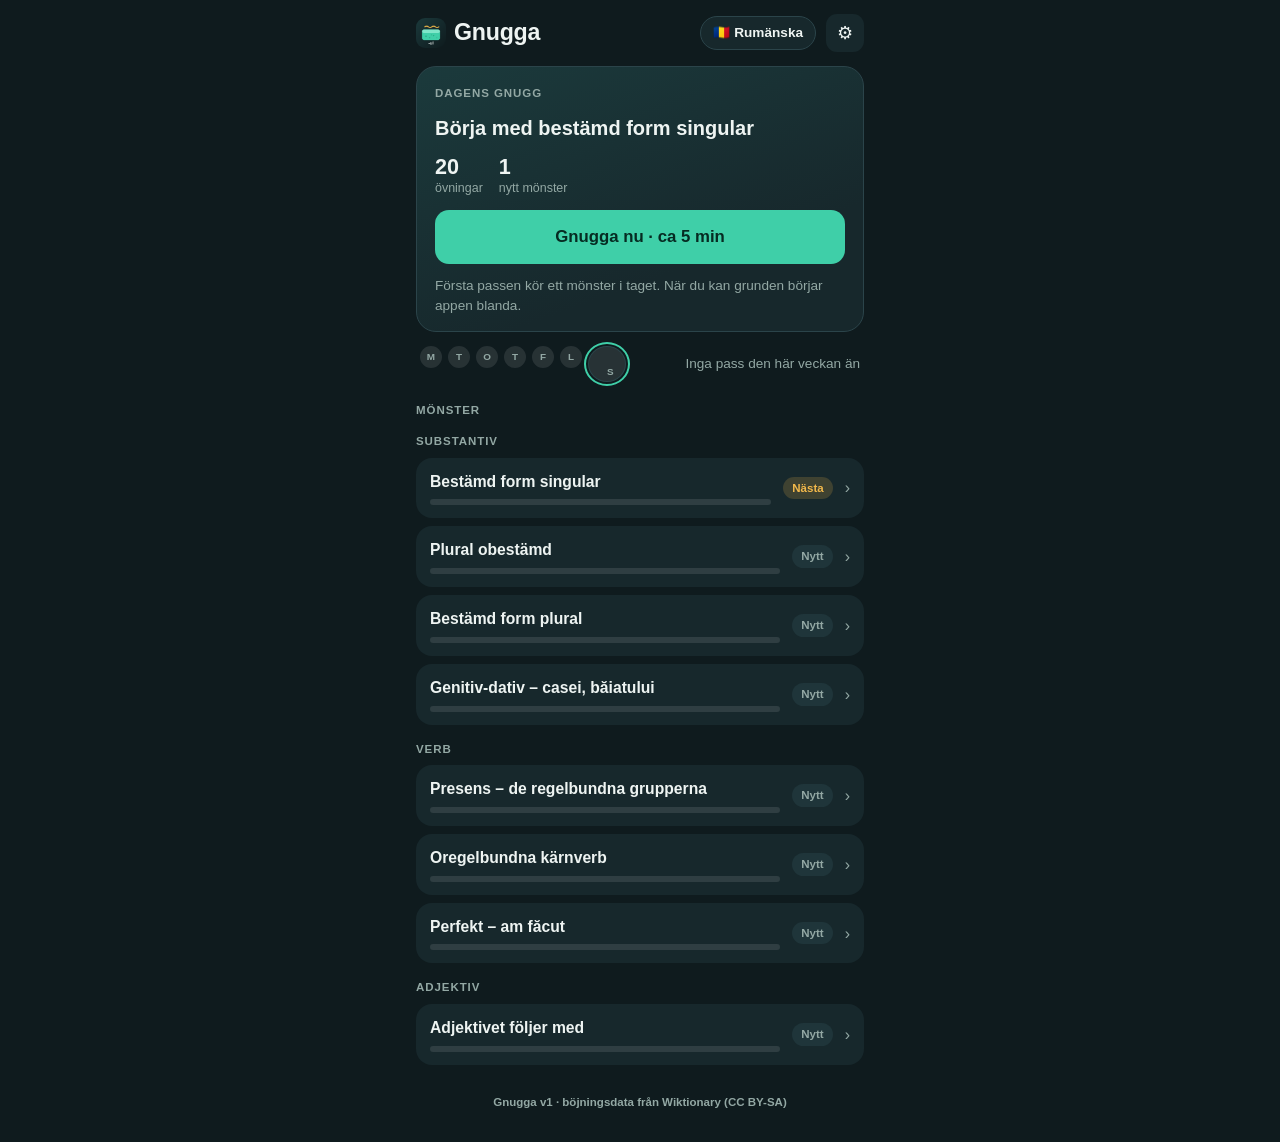
==== index.html @ a335bdc0 "Gnugga v1: rumänsk grammatikdrill – motor, åtta mönster, lexikon ur Wiktionary Co-Authored-By: Claud" ====
<!DOCTYPE html>
<html lang="sv">
<head>
  <meta charset="UTF-8" />
  <meta name="viewport" content="width=device-width, initial-scale=1.0, maximum-scale=1.0, user-scalable=no, viewport-fit=cover" />
  <title>Gnugga</title>
  <link rel="manifest" href="manifest.json" />
  <meta name="theme-color" content="#0f1b1e" />
  <meta name="apple-mobile-web-app-capable" content="yes" />
  <meta name="apple-mobile-web-app-status-bar-style" content="black-translucent" />
  <meta name="apple-mobile-web-app-title" content="Gnugga" />
  <link rel="apple-touch-icon" href="icon-192.png" />
  <link rel="stylesheet" href="style.css" />
</head>
<body>

  <!-- Splash vid kallstart -->
  <div id="splash">
    <img src="icon-192.png" class="splash-logo" alt="" />
    <div class="splash-name">Gnugga</div>
    <div class="splash-note" id="splash-note" aria-live="polite"></div>
  </div>

  <div id="app">

    <!-- ===== HEM ===== -->
    <section id="s-home" class="screen on">
      <header class="hdr">
        <h1><img src="icon-192.png" class="app-logo" alt="" /> Gnugga</h1>
        <button class="chip" id="lang-chip" title="Språk"></button>
        <button class="ib" id="settings-btn" title="Inställningar" aria-label="Inställningar">⚙︎</button>
      </header>
      <div class="pad">
        <div class="today" id="today"></div>
        <div id="week" class="week"></div>
        <div class="eyebrow" style="margin-top:6px">Mönster</div>
        <div id="pattern-groups" class="groups"></div>
        <div class="ver"><button class="linkish" id="version-tag"></button></div>
      </div>
    </section>

    <!-- ===== MÖNSTER ===== -->
    <section id="s-pattern" class="screen">
      <header class="hdr">
        <button class="back" data-go="s-home" aria-label="Tillbaka">‹</button>
        <div class="title" id="p-title"></div>
        <span class="lvl" id="p-lvl"></span>
      </header>
      <div class="pad" id="p-body"></div>
    </section>

    <!-- ===== PASS ===== -->
    <section id="s-session" class="screen">
      <div class="top">
        <button class="back" id="quit" title="Avsluta passet" aria-label="Avsluta passet">✕</button>
        <div class="prog"><i id="prog-i" style="width:0%"></i></div>
        <span class="counter" id="counter">0/0</span>
      </div>
      <div class="tags" id="tags"></div>
      <div id="stage" class="stage"></div>
      <div id="fb" class="fb"></div>
    </section>

    <!-- ===== KLAR ===== -->
    <section id="s-done" class="screen">
      <div class="done" id="done-body"></div>
    </section>
  </div>

  <!-- Modaler (inställningar, hjälp, vad är nytt) -->
  <div id="modal-root" class="modal-root hidden">
    <div class="modal-back" id="modal-back"></div>
    <div class="modal" id="modal" role="dialog" aria-modal="true"></div>
  </div>

  <div id="toast" class="toast hidden"></div>

  <script src="data/changelog.js"></script>
  <script src="data/ro/monster.js"></script>
  <script src="app.js"></script>
</body>
</html>
---- style.css ----
/* Gnugga – syskon till Flippa: samma mörka PWA-känsla, egen mint-accent så apparna går
   att skilja på hemskärmen. Medvetet ett enda (mörkt) tema, som Flippa. */
* { box-sizing: border-box; margin: 0; padding: 0; -webkit-tap-highlight-color: transparent;
    -webkit-user-select: none; user-select: none; -webkit-touch-callout: none; }
input, textarea { -webkit-user-select: text; user-select: text; }

:root {
  color-scheme: dark;
  --bg: #0f1b1e;
  --surface: #17282c;
  --surface-2: #1f353a;
  --text: #eef4f2;
  --muted: #93a8a4;
  --accent: #3fcfa8;
  --accent-ink: #062b22;
  --warm: #f2b84b;
  --good: #5bbf72;
  --fail: #e0604f;
  --line: #2b444a;
  --track: rgba(255,255,255,.10);
  --radius: 16px;
}
html, body { height: 100%; background: var(--bg); color: var(--text); overscroll-behavior: none; touch-action: manipulation; }
body {
  font-family: -apple-system, BlinkMacSystemFont, "Segoe UI", Roboto, sans-serif;
  font-size: 16px; line-height: 1.45; -webkit-font-smoothing: antialiased;
  display: flex; justify-content: center; min-height: 100dvh;
}
#app { width: 100%; max-width: 480px; min-height: 100dvh; display: flex; flex-direction: column; position: relative; }
.screen { display: none; flex: 1; flex-direction: column; animation: fadein .18s ease; }
.screen.on { display: flex; }
@keyframes fadein { from { opacity: 0; transform: translateY(6px); } to { opacity: 1; transform: none; } }
@media (prefers-reduced-motion: reduce) { .screen { animation: none; } * { transition: none !important; animation: none !important; } }

button { font: inherit; color: inherit; background: none; border: none; cursor: pointer; }
button:focus-visible, input:focus-visible { outline: 2px solid var(--accent); outline-offset: 2px; }
.hidden { display: none !important; }
body.no-tts .spk { display: none !important; }

/* Splash */
#splash { position: fixed; inset: 0; background: var(--bg); z-index: 100; display: flex; flex-direction: column; align-items: center; justify-content: center; gap: 12px; transition: opacity .4s; }
#splash.hide { opacity: 0; pointer-events: none; }
.splash-logo { width: 88px; height: 88px; border-radius: 22px; }
.splash-name { font-size: 1.6rem; font-weight: 800; letter-spacing: -.01em; }
.splash-note { color: var(--muted); font-size: .9rem; min-height: 1.4em; }

/* Header */
.hdr { display: flex; align-items: center; gap: 10px; padding: calc(14px + env(safe-area-inset-top)) 16px 10px; }
.hdr h1 { font-size: 1.45rem; font-weight: 800; letter-spacing: -.01em; flex: 1; display: flex; align-items: center; gap: 8px; }
.app-logo { width: 30px; height: 30px; border-radius: 9px; }
.ib { width: 38px; height: 38px; border-radius: 11px; background: var(--surface); display: grid; place-items: center; font-size: 1.15rem; flex: none; }
.chip { display: inline-flex; align-items: center; gap: 6px; background: var(--surface); border: 1px solid var(--line); border-radius: 999px; padding: 6px 12px; font-size: .85rem; font-weight: 600; }
.back { font-size: 1.4rem; padding: 6px 12px 6px 0; color: var(--muted); line-height: 1; }
.hdr .title { font-size: 1.1rem; font-weight: 700; flex: 1; min-width: 0; }

.pad { padding: 4px 16px calc(24px + env(safe-area-inset-bottom)); display: flex; flex-direction: column; gap: 14px; }
.eyebrow { font-size: .72rem; letter-spacing: .08em; text-transform: uppercase; color: var(--muted); font-weight: 700; }
.muted { color: var(--muted); }
.small { font-size: .85rem; }
.linkish { color: var(--accent); font-weight: 700; font-size: .95rem; text-decoration: underline; text-underline-offset: 3px; }

/* Dagens gnugg */
.today { background: linear-gradient(160deg, #1b3a3c, #17282c 70%); border: 1px solid var(--line); border-radius: 20px; padding: 18px 18px 16px; display: flex; flex-direction: column; gap: 12px; }
.today h2 { font-size: 1.25rem; font-weight: 800; text-wrap: balance; }
.today .facts { display: flex; gap: 16px; flex-wrap: wrap; }
.fact { display: flex; flex-direction: column; gap: 1px; }
.fact b { font-size: 1.35rem; font-variant-numeric: tabular-nums; line-height: 1.1; }
.fact span { font-size: .78rem; color: var(--muted); }
.cta { background: var(--accent); color: var(--accent-ink); font-weight: 800; font-size: 1.05rem; border-radius: 14px; padding: 15px; width: 100%; transition: transform .08s; }
.cta:active { transform: scale(.985); }
.cta:disabled { opacity: .5; }
.cta.sec { background: var(--surface-2); color: var(--text); font-weight: 700; }
.cta.ghost { background: none; color: var(--muted); font-weight: 600; padding: 10px; }

/* Veckoprickar (förlåtande streak: dagar du gnuggat de senaste 7) */
.week { display: flex; align-items: center; gap: 8px; padding: 0 4px; font-size: .85rem; color: var(--muted); }
.week .dots { display: flex; gap: 6px; flex: 1; }
.week .dot { width: 22px; height: 22px; border-radius: 50%; background: var(--track); display: grid; place-items: center; font-size: .62rem; font-weight: 700; color: var(--muted); }
.week .dot.on { background: var(--accent); color: var(--accent-ink); }
.week .dot.today { outline: 2px solid var(--accent); outline-offset: 2px; }

/* Mönsterlista */
.groups { display: flex; flex-direction: column; gap: 16px; }
.group { display: flex; flex-direction: column; gap: 8px; }
.row { display: flex; align-items: center; gap: 12px; background: var(--surface); border-radius: var(--radius); padding: 13px 14px; text-align: left; width: 100%; }
.row:active { background: var(--surface-2); }
.row .body { flex: 1; min-width: 0; display: flex; flex-direction: column; gap: 6px; }
.row .name { font-weight: 600; font-size: .98rem; }
.bar { height: 6px; border-radius: 999px; background: var(--track); overflow: hidden; }
.bar i { display: block; height: 100%; background: var(--accent); border-radius: 999px; transition: width .4s ease; }
.lvl { font-size: .72rem; font-weight: 700; padding: 3px 9px; border-radius: 999px; background: var(--surface-2); color: var(--muted); white-space: nowrap; }
.lvl.l1 { color: var(--text); }
.lvl.l2 { background: rgba(63,207,168,.18); color: var(--accent); }
.lvl.l3 { background: var(--accent); color: var(--accent-ink); }
.lvl.due { background: rgba(242,184,75,.18); color: var(--warm); }
.chev { color: var(--muted); }

/* Mönsterskärm */
.card { background: var(--surface); border-radius: var(--radius); padding: 16px; display: flex; flex-direction: column; gap: 10px; }
.card h3 { font-size: .98rem; font-weight: 700; }
.rule p { font-size: .98rem; line-height: 1.5; }
.rule .ro, .why .ro, .more .ro { color: var(--accent); font-weight: 700; }
.rule .sv { color: var(--warm); }
.ex { display: flex; flex-direction: column; gap: 8px; }
.exrow { display: flex; align-items: center; gap: 10px; background: var(--surface-2); border-radius: 12px; padding: 10px 12px; }
.exrow .from { color: var(--muted); }
.exrow .arrow { color: var(--muted); }
.exrow .to { font-weight: 700; flex: 1; }
.exrow .sv { color: var(--muted); font-size: .85rem; }
.spk { font-size: 1.05rem; padding: 4px 6px; border-radius: 8px; }
details summary { cursor: pointer; font-weight: 700; font-size: .98rem; list-style: none; display: flex; justify-content: space-between; }
details summary::-webkit-details-marker { display: none; }
details summary::after { content: "＋"; color: var(--muted); }
details[open] summary::after { content: "－"; }
details .more { margin-top: 10px; font-size: .95rem; display: flex; flex-direction: column; gap: 8px; line-height: 1.5; }
.note { font-size: .85rem; color: var(--muted); text-align: center; padding: 0 10px; }
.wordlist { display: flex; flex-wrap: wrap; gap: 6px; }
.wordlist span { font-size: .82rem; background: var(--surface-2); border-radius: 999px; padding: 3px 9px; }
.wordlist span.weak { background: rgba(224,96,79,.18); color: #f3a89f; }
.wordlist span.strong { background: rgba(63,207,168,.18); color: var(--accent); }

/* Pass */
.top { display: flex; align-items: center; gap: 12px; padding: calc(12px + env(safe-area-inset-top)) 14px 8px; }
.prog { flex: 1; height: 8px; border-radius: 999px; background: var(--track); overflow: hidden; }
.prog i { display: block; height: 100%; background: var(--accent); border-radius: 999px; transition: width .3s ease; }
.counter { font-size: .8rem; color: var(--muted); font-variant-numeric: tabular-nums; }
.tags { display: flex; gap: 6px; padding: 4px 16px 0; flex-wrap: wrap; align-items: center; }
.tag { font-size: .74rem; font-weight: 700; padding: 3px 9px; border-radius: 999px; background: var(--surface-2); color: var(--muted); }
.tag.type { background: rgba(63,207,168,.15); color: var(--accent); }
.tag.type.say { background: rgba(242,184,75,.18); color: var(--warm); }
.tag.rulebtn { margin-left: auto; background: none; border: 1px solid var(--line); }
.stage { flex: 1; display: flex; flex-direction: column; justify-content: center; gap: 22px; padding: 16px 20px 20px; }
.task { text-align: center; display: flex; flex-direction: column; gap: 8px; }
.task .q { font-size: 1rem; color: var(--muted); }
.task .big { font-size: 2.1rem; font-weight: 800; letter-spacing: -.01em; line-height: 1.15; text-wrap: balance; overflow-wrap: anywhere; }
.task .big .blank { display: inline-block; min-width: 3ch; border-bottom: 3px solid var(--accent); }
.task .sub { font-size: 1rem; color: var(--warm); font-weight: 600; }
.task .gloss { font-size: .9rem; color: var(--muted); }

.answer { display: flex; flex-direction: column; gap: 10px; }
.inp { width: 100%; font: inherit; font-size: 1.5rem; font-weight: 700; text-align: center; padding: 14px; border-radius: 14px;
  background: var(--surface); border: 2px solid var(--line); color: var(--text); }
.inp:focus { border-color: var(--accent); outline: none; }
.inp.ok { border-color: var(--good); } .inp.bad { border-color: var(--fail); animation: shake .3s; }
@keyframes shake { 25% { transform: translateX(-5px); } 75% { transform: translateX(5px); } }
.keys { display: flex; gap: 8px; justify-content: center; }
.keys button { min-width: 46px; height: 44px; border-radius: 11px; background: var(--surface-2); font-size: 1.25rem; font-weight: 600; }
.keys button:active { background: var(--line); }
.opts { display: grid; grid-template-columns: 1fr 1fr; gap: 10px; }
.opt { background: var(--surface); border: 2px solid var(--line); border-radius: 14px; padding: 16px 10px; font-size: 1.15rem; font-weight: 700; overflow-wrap: anywhere; }
.opt:active { background: var(--surface-2); }
.opt.ok { border-color: var(--good); background: rgba(91,191,114,.15); }
.opt.bad { border-color: var(--fail); background: rgba(224,96,79,.15); }
.opt.dim { opacity: .45; }
.tf { display: grid; grid-template-columns: 1fr 1fr; gap: 10px; }
.tf button { border-radius: 14px; padding: 18px; font-size: 1.15rem; font-weight: 800; border: 2px solid var(--line); background: var(--surface); }
.tf button.ok { border-color: var(--good); background: rgba(91,191,114,.15); }
.tf button.bad { border-color: var(--fail); background: rgba(224,96,79,.15); }
.timer { height: 6px; border-radius: 999px; background: var(--track); overflow: hidden; }
.timer i { display: block; height: 100%; width: 100%; background: var(--warm); transform-origin: left; }
.timer.run i { animation: shrink 4s linear forwards; }
@keyframes shrink { to { transform: scaleX(0); } }
.reveal { background: var(--surface); border-radius: 14px; padding: 18px; text-align: center; font-size: 1.7rem; font-weight: 800; display: flex; align-items: center; justify-content: center; gap: 10px; overflow-wrap: anywhere; }
.selfgrade { display: grid; grid-template-columns: 1fr 1fr; gap: 10px; }
.selfgrade button { border-radius: 14px; padding: 16px; font-weight: 800; font-size: 1.05rem; }
.selfgrade .y { background: rgba(91,191,114,.2); color: var(--good); }
.selfgrade .n { background: rgba(224,96,79,.2); color: var(--fail); }

/* Feedback-panel */
.fb { position: sticky; bottom: 0; margin-top: auto; background: var(--surface); border-top: 3px solid var(--line);
  padding: 16px 18px calc(16px + env(safe-area-inset-bottom)); display: flex; flex-direction: column; gap: 10px;
  transform: translateY(100%); transition: transform .22s ease; }
.fb.show { transform: none; }
.fb.good { border-top-color: var(--good); } .fb.bad { border-top-color: var(--fail); } .fb.hint { border-top-color: var(--warm); }
.fb .h { font-weight: 800; font-size: 1.05rem; display: flex; align-items: center; gap: 8px; }
.fb.good .h { color: var(--good); } .fb.bad .h { color: var(--fail); } .fb.hint .h { color: var(--warm); }
.fb .ans { font-size: 1.35rem; font-weight: 800; overflow-wrap: anywhere; }
.fb .why { font-size: .95rem; line-height: 1.5; }
.fb .acts { display: flex; gap: 10px; margin-top: 4px; }
.fb .acts .cta { flex: 1; }
.fb .acts .cta.good { background: var(--good); color: #052b10; }
.fb .acts .cta.bad { background: var(--fail); color: #fff; }
.fb .acts .cta.hint { background: var(--warm); color: #2b1a00; }

/* Intro (nytt mönster i passet) */
.intro { flex: 1; display: flex; flex-direction: column; gap: 14px; padding: 8px 16px 20px; }
.intro .big-t { font-size: 1.5rem; font-weight: 800; letter-spacing: -.01em; text-wrap: balance; }

/* Klar */
.done { flex: 1; display: flex; flex-direction: column; gap: 16px; padding: calc(30px + env(safe-area-inset-top)) 20px calc(24px + env(safe-area-inset-bottom)); }
.done h2 { font-size: 1.7rem; font-weight: 800; text-align: center; letter-spacing: -.01em; }
.stats { display: grid; grid-template-columns: repeat(3, 1fr); gap: 10px; }
.stat { background: var(--surface); border-radius: 14px; padding: 12px; text-align: center; }
.stat b { display: block; font-size: 1.6rem; font-variant-numeric: tabular-nums; }
.stat span { font-size: .75rem; color: var(--muted); }
.delta { display: flex; align-items: center; gap: 10px; background: var(--surface); border-radius: 14px; padding: 12px 14px; }
.delta .n { flex: 1; font-weight: 600; font-size: .95rem; }
.delta .d { font-size: .85rem; color: var(--muted); font-variant-numeric: tabular-nums; }
.delta .d.up { color: var(--accent); font-weight: 700; }
.tip { background: rgba(242,184,75,.12); border: 1px solid rgba(242,184,75,.35); border-radius: 14px; padding: 12px 14px; font-size: .92rem; line-height: 1.5; }
.tip b { color: var(--warm); }
.ver { text-align: center; padding: 10px 0 6px; }
.ver .linkish { font-size: .72rem; color: var(--muted); text-decoration: none; }

/* Modaler */
.modal-root { position: fixed; inset: 0; z-index: 50; display: flex; align-items: flex-end; justify-content: center; }
.modal-back { position: absolute; inset: 0; background: rgba(0,0,0,.55); }
.modal { position: relative; width: 100%; max-width: 480px; max-height: 88dvh; overflow-y: auto; background: var(--surface); border-radius: 22px 22px 0 0;
  padding: 14px 18px calc(22px + env(safe-area-inset-bottom)); display: flex; flex-direction: column; gap: 14px; animation: up .22s ease; }
@keyframes up { from { transform: translateY(40px); opacity: 0; } to { transform: none; opacity: 1; } }
.modal .mh { display: flex; align-items: center; gap: 10px; }
.modal .mh h2 { flex: 1; font-size: 1.2rem; font-weight: 800; }
.modal .mh .ib { background: var(--surface-2); }
.set { display: flex; flex-direction: column; gap: 4px; }
.set-row { display: flex; align-items: center; gap: 12px; background: var(--surface-2); border-radius: 14px; padding: 12px 14px; width: 100%; text-align: left; }
.set-row .set-body { flex: 1; min-width: 0; display: flex; flex-direction: column; }
.set-row .set-t { font-weight: 600; }
.set-row .set-d { font-size: .82rem; color: var(--muted); }
.seg { display: flex; background: var(--bg); border-radius: 10px; padding: 3px; gap: 3px; }
.seg button { padding: 6px 10px; border-radius: 8px; font-size: .85rem; font-weight: 700; color: var(--muted); }
.seg button.on { background: var(--accent); color: var(--accent-ink); }
.toggle { width: 46px; height: 28px; border-radius: 999px; background: var(--line); position: relative; flex: none; transition: background .2s; }
.toggle::after { content: ""; position: absolute; top: 3px; left: 3px; width: 22px; height: 22px; border-radius: 50%; background: #fff; transition: transform .2s; }
.toggle.on { background: var(--accent); } .toggle.on::after { transform: translateX(18px); }
.help details { background: var(--surface-2); border-radius: 14px; padding: 12px 14px; }
.help details + details { margin-top: 8px; }
.help .more p + p { margin-top: 6px; }
.cl-day { display: flex; flex-direction: column; gap: 6px; }
.cl-day .cl-h { display: flex; justify-content: space-between; font-size: .85rem; color: var(--muted); font-weight: 700; }
.cl-item { display: flex; gap: 10px; font-size: .92rem; line-height: 1.45; }
.cl-item .t { flex: none; font-size: .7rem; font-weight: 800; padding: 2px 7px; border-radius: 999px; background: var(--surface-2); color: var(--muted); align-self: flex-start; margin-top: 2px; }
.cl-item .t.new { background: rgba(63,207,168,.18); color: var(--accent); }
.cl-item .t.fixed { background: rgba(224,96,79,.18); color: #f3a89f; }

.toast { position: fixed; left: 50%; bottom: calc(24px + env(safe-area-inset-bottom)); transform: translateX(-50%); background: var(--text); color: var(--bg); padding: 10px 16px; border-radius: 999px; font-weight: 700; font-size: .9rem; z-index: 60; box-shadow: 0 10px 30px rgba(0,0,0,.4); }
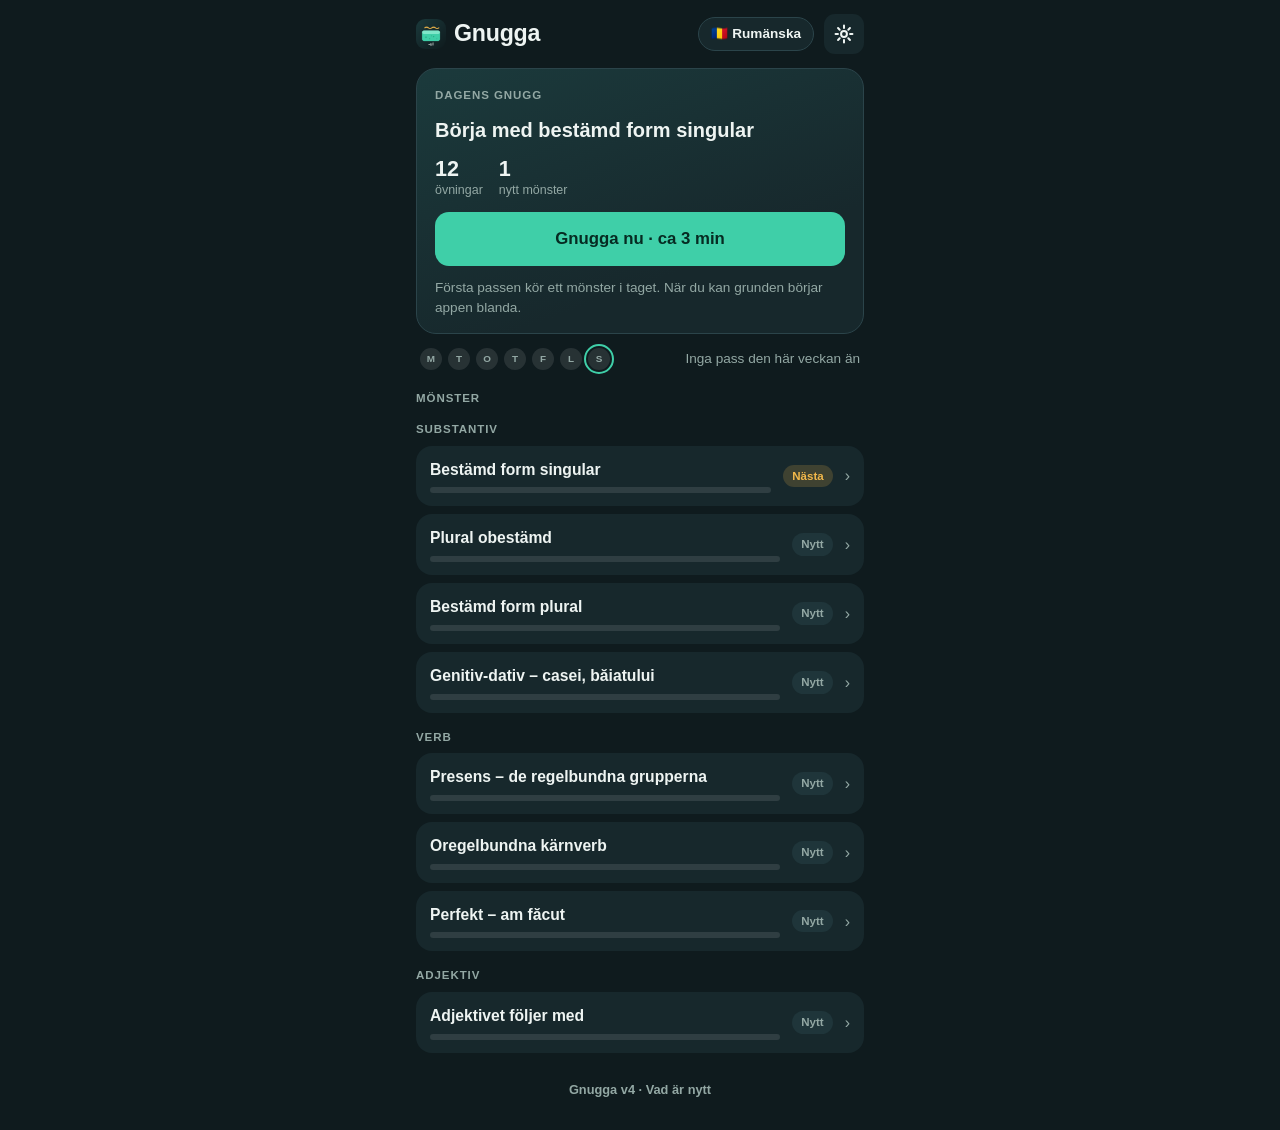
==== commit 5baf72ea: "v4: SVG-ikoner, scroll-lås för modaler, synligt versionsnummer Co-Authored-By: Claude Fable 5.1 <nor" ====
--- a/index.html
+++ b/index.html
@@ -18,6 +18,7 @@
   <div id="splash">
     <img src="icon-192.png" class="splash-logo" alt="" />
     <div class="splash-name">Gnugga</div>
+    <div class="splash-ver" id="splash-ver"></div>
     <div class="splash-note" id="splash-note" aria-live="polite"></div>
   </div>
 
@@ -28,7 +29,7 @@
       <header class="hdr">
         <h1><img src="icon-192.png" class="app-logo" alt="" /> Gnugga</h1>
         <button class="chip" id="lang-chip" title="Språk"></button>
-        <button class="ib" id="settings-btn" title="Inställningar" aria-label="Inställningar">⚙︎</button>
+        <button class="ib" id="settings-btn" title="Inställningar" aria-label="Inställningar"><svg class="ic" viewBox="0 0 24 24" aria-hidden="true"><circle cx="12" cy="12" r="3.2" fill="none" stroke="currentColor" stroke-width="2.2"/><path d="M12 2.8v2.6M12 18.6v2.6M2.8 12h2.6M18.6 12h2.6M5.5 5.5l1.8 1.8M16.7 16.7l1.8 1.8M5.5 18.5l1.8-1.8M16.7 7.3l1.8-1.8" fill="none" stroke="currentColor" stroke-width="2.2" stroke-linecap="round"/></svg></button>
       </header>
       <div class="pad">
         <div class="today" id="today"></div>
@@ -42,7 +43,7 @@
     <!-- ===== MÖNSTER ===== -->
     <section id="s-pattern" class="screen">
       <header class="hdr">
-        <button class="back" data-go="s-home" aria-label="Tillbaka">‹</button>
+        <button class="ib back" data-go="s-home" aria-label="Tillbaka"><svg class="ic" viewBox="0 0 24 24" aria-hidden="true"><path d="M15 5l-7 7 7 7" fill="none" stroke="currentColor" stroke-width="2.4" stroke-linecap="round" stroke-linejoin="round"/></svg></button>
         <div class="title" id="p-title"></div>
         <span class="lvl" id="p-lvl"></span>
       </header>
@@ -52,7 +53,7 @@
     <!-- ===== PASS ===== -->
     <section id="s-session" class="screen">
       <div class="top">
-        <button class="back" id="quit" title="Avsluta passet" aria-label="Avsluta passet">✕</button>
+        <button class="ib" id="quit" title="Avsluta passet" aria-label="Avsluta passet"><svg class="ic" viewBox="0 0 24 24" aria-hidden="true"><path d="M6 6l12 12M18 6L6 18" fill="none" stroke="currentColor" stroke-width="2.4" stroke-linecap="round"/></svg></button>
         <div class="prog"><i id="prog-i" style="width:0%"></i></div>
         <span class="counter" id="counter">0/0</span>
       </div>
--- a/style.css
+++ b/style.css
@@ -42,15 +42,18 @@
 #splash.hide { opacity: 0; pointer-events: none; }
 .splash-logo { width: 88px; height: 88px; border-radius: 22px; }
 .splash-name { font-size: 1.6rem; font-weight: 800; letter-spacing: -.01em; }
+.splash-ver { color: var(--muted); font-size: .8rem; margin-top: -8px; }
 .splash-note { color: var(--muted); font-size: .9rem; min-height: 1.4em; }
 
 /* Header */
 .hdr { display: flex; align-items: center; gap: 10px; padding: calc(14px + env(safe-area-inset-top)) 16px 10px; }
 .hdr h1 { font-size: 1.45rem; font-weight: 800; letter-spacing: -.01em; flex: 1; display: flex; align-items: center; gap: 8px; }
 .app-logo { width: 30px; height: 30px; border-radius: 9px; }
-.ib { width: 38px; height: 38px; border-radius: 11px; background: var(--surface); display: grid; place-items: center; font-size: 1.15rem; flex: none; }
+.ib { width: 40px; height: 40px; border-radius: 11px; background: var(--surface); display: grid; place-items: center; font-size: 1.15rem; flex: none; color: var(--text); }
+.ib:active { background: var(--surface-2); }
+.ic { width: 22px; height: 22px; display: block; }
 .chip { display: inline-flex; align-items: center; gap: 6px; background: var(--surface); border: 1px solid var(--line); border-radius: 999px; padding: 6px 12px; font-size: .85rem; font-weight: 600; }
-.back { font-size: 1.4rem; padding: 6px 12px 6px 0; color: var(--muted); line-height: 1; }
+
 .hdr .title { font-size: 1.1rem; font-weight: 700; flex: 1; min-width: 0; }
 
 .pad { padding: 4px 16px calc(24px + env(safe-area-inset-bottom)); display: flex; flex-direction: column; gap: 14px; }
@@ -77,7 +80,7 @@
 .week .dots { display: flex; gap: 6px; flex: 1; }
 .week .dot { width: 22px; height: 22px; border-radius: 50%; background: var(--track); display: grid; place-items: center; font-size: .62rem; font-weight: 700; color: var(--muted); }
 .week .dot.on { background: var(--accent); color: var(--accent-ink); }
-.week .dot.today { outline: 2px solid var(--accent); outline-offset: 2px; }
+.week .dot.now { outline: 2px solid var(--accent); outline-offset: 2px; }
 
 /* Mönsterlista */
 .groups { display: flex; flex-direction: column; gap: 16px; }
@@ -200,9 +203,11 @@
 .tip { background: rgba(242,184,75,.12); border: 1px solid rgba(242,184,75,.35); border-radius: 14px; padding: 12px 14px; font-size: .92rem; line-height: 1.5; }
 .tip b { color: var(--warm); }
 .ver { text-align: center; padding: 10px 0 6px; }
-.ver .linkish { font-size: .72rem; color: var(--muted); text-decoration: none; }
+.ver .linkish { font-size: .8rem; color: var(--muted); text-decoration: none; }
 
 /* Modaler */
+body.modal-open { position: fixed; width: 100%; overflow: hidden; }
+.modal { overscroll-behavior: contain; }
 .modal-root { position: fixed; inset: 0; z-index: 50; display: flex; align-items: flex-end; justify-content: center; }
 .modal-back { position: absolute; inset: 0; background: rgba(0,0,0,.55); }
 .modal { position: relative; width: 100%; max-width: 480px; max-height: 88dvh; overflow-y: auto; background: var(--surface); border-radius: 22px 22px 0 0;
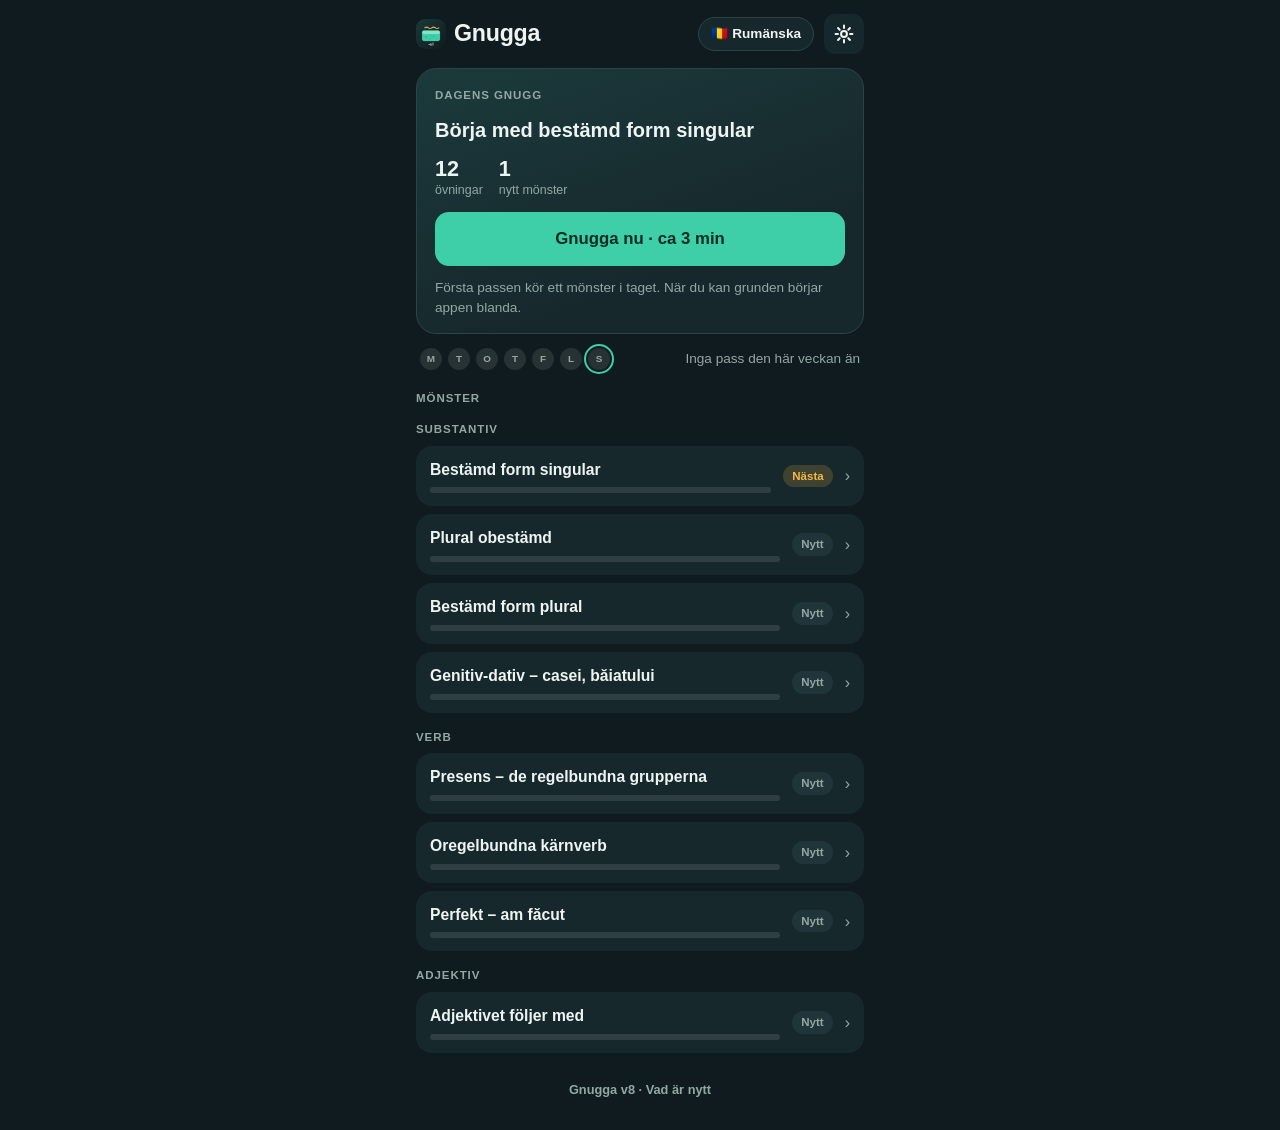
==== commit 930068ac: "v8: fysik-konfetti på klar-skärmen (portad från Flippa) Co-Authored-By: Claude Fable 5.1 <noreply@an" ====
--- a/index.html
+++ b/index.html
@@ -64,6 +64,7 @@
 
     <!-- ===== KLAR ===== -->
     <section id="s-done" class="screen">
+      <canvas id="done-canvas" aria-hidden="true"></canvas>
       <div class="done" id="done-body"></div>
     </section>
   </div>
--- a/style.css
+++ b/style.css
@@ -190,7 +190,9 @@
 .intro .big-t { font-size: 1.5rem; font-weight: 800; letter-spacing: -.01em; text-wrap: balance; }
 
 /* Klar */
-.done { flex: 1; display: flex; flex-direction: column; gap: 16px; padding: calc(30px + env(safe-area-inset-top)) 20px calc(24px + env(safe-area-inset-bottom)); }
+#s-done { position: relative; }
+#done-canvas { position: absolute; inset: 0; width: 100%; height: 100%; pointer-events: none; z-index: 2; }
+.done { position: relative; z-index: 1; flex: 1; display: flex; flex-direction: column; gap: 16px; padding: calc(30px + env(safe-area-inset-top)) 20px calc(24px + env(safe-area-inset-bottom)); }
 .done h2 { font-size: 1.7rem; font-weight: 800; text-align: center; letter-spacing: -.01em; }
 .stats { display: grid; grid-template-columns: repeat(3, 1fr); gap: 10px; }
 .stat { background: var(--surface); border-radius: 14px; padding: 12px; text-align: center; }
@@ -233,7 +235,9 @@
 .cl-day { display: flex; flex-direction: column; gap: 6px; }
 .cl-day .cl-h { display: flex; justify-content: space-between; font-size: .85rem; color: var(--muted); font-weight: 700; }
 .cl-item { display: flex; gap: 10px; font-size: .92rem; line-height: 1.45; }
-.cl-item .t { flex: none; font-size: .7rem; font-weight: 800; padding: 2px 7px; border-radius: 999px; background: var(--surface-2); color: var(--muted); align-self: flex-start; margin-top: 2px; }
+.cl-item .t { flex: none; width: 60px; text-align: center; font-size: .7rem; font-weight: 800; padding: 3px 0; border-radius: 999px; background: var(--surface-2); color: var(--muted); align-self: flex-start; margin-top: 2px; }
+.cl-item > span:last-child { flex: 1; min-width: 0; }
+.cl-day + .cl-day { border-top: 1px solid var(--line); padding-top: 12px; }
 .cl-item .t.new { background: rgba(63,207,168,.18); color: var(--accent); }
 .cl-item .t.fixed { background: rgba(224,96,79,.18); color: #f3a89f; }
 
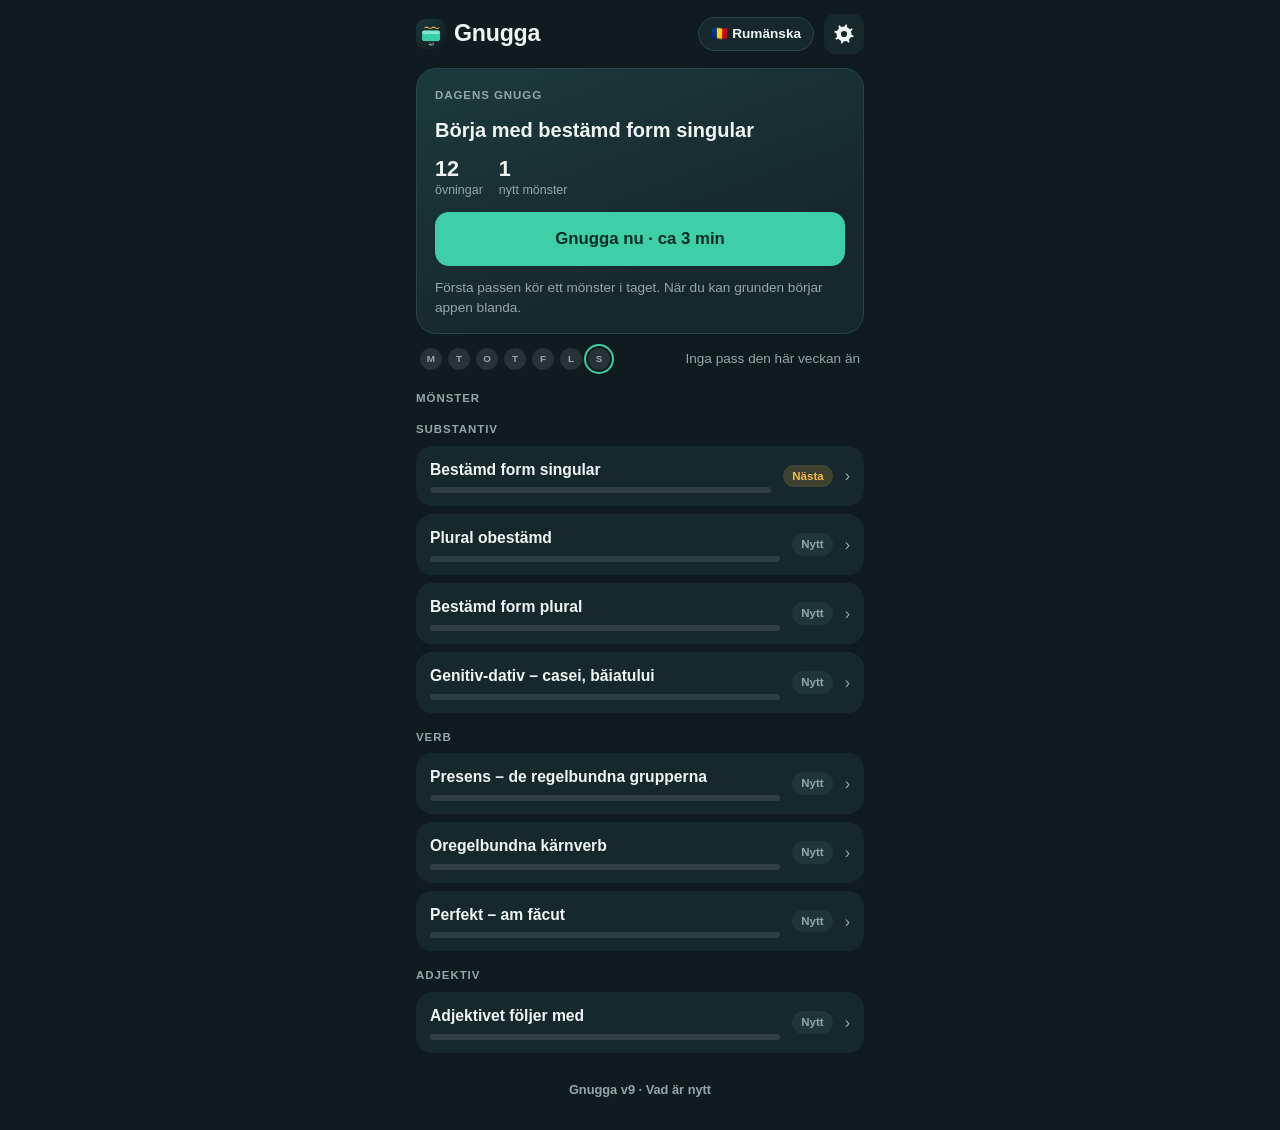
==== commit c258c632: "v9: tydligare kugghjulsikon Co-Authored-By: Claude Fable 5.1 <noreply@anthropic.com> Claude-Session:" ====
--- a/index.html
+++ b/index.html
@@ -29,7 +29,7 @@
       <header class="hdr">
         <h1><img src="icon-192.png" class="app-logo" alt="" /> Gnugga</h1>
         <button class="chip" id="lang-chip" title="Språk"></button>
-        <button class="ib" id="settings-btn" title="Inställningar" aria-label="Inställningar"><svg class="ic" viewBox="0 0 24 24" aria-hidden="true"><circle cx="12" cy="12" r="3.2" fill="none" stroke="currentColor" stroke-width="2.2"/><path d="M12 2.8v2.6M12 18.6v2.6M2.8 12h2.6M18.6 12h2.6M5.5 5.5l1.8 1.8M16.7 16.7l1.8 1.8M5.5 18.5l1.8-1.8M16.7 7.3l1.8-1.8" fill="none" stroke="currentColor" stroke-width="2.2" stroke-linecap="round"/></svg></button>
+        <button class="ib" id="settings-btn" title="Inställningar" aria-label="Inställningar"><svg class="ic" viewBox="0 0 24 24" aria-hidden="true"><path d="M20.20 12.00 L20.16 12.77 L22.47 13.66 L22.03 15.43 L19.58 15.14 L17.80 17.80 L17.23 18.32 L18.23 20.58 L16.66 21.52 L15.14 19.58 L12.00 20.20 L11.23 20.16 L10.34 22.47 L8.57 22.03 L8.86 19.58 L6.20 17.80 L5.68 17.23 L3.42 18.23 L2.48 16.66 L4.42 15.14 L3.80 12.00 L3.84 11.23 L1.53 10.34 L1.97 8.57 L4.42 8.86 L6.20 6.20 L6.77 5.68 L5.77 3.42 L7.34 2.48 L8.86 4.42 L12.00 3.80 L12.77 3.84 L13.66 1.53 L15.43 1.97 L15.14 4.42 L17.80 6.20 L18.32 6.77 L20.58 5.77 L21.52 7.34 L19.58 8.86Z M15.4 12 A3.4 3.4 0 1 0 8.6 12 A3.4 3.4 0 1 0 15.4 12Z" fill="currentColor" fill-rule="evenodd"/></svg></button>
       </header>
       <div class="pad">
         <div class="today" id="today"></div>
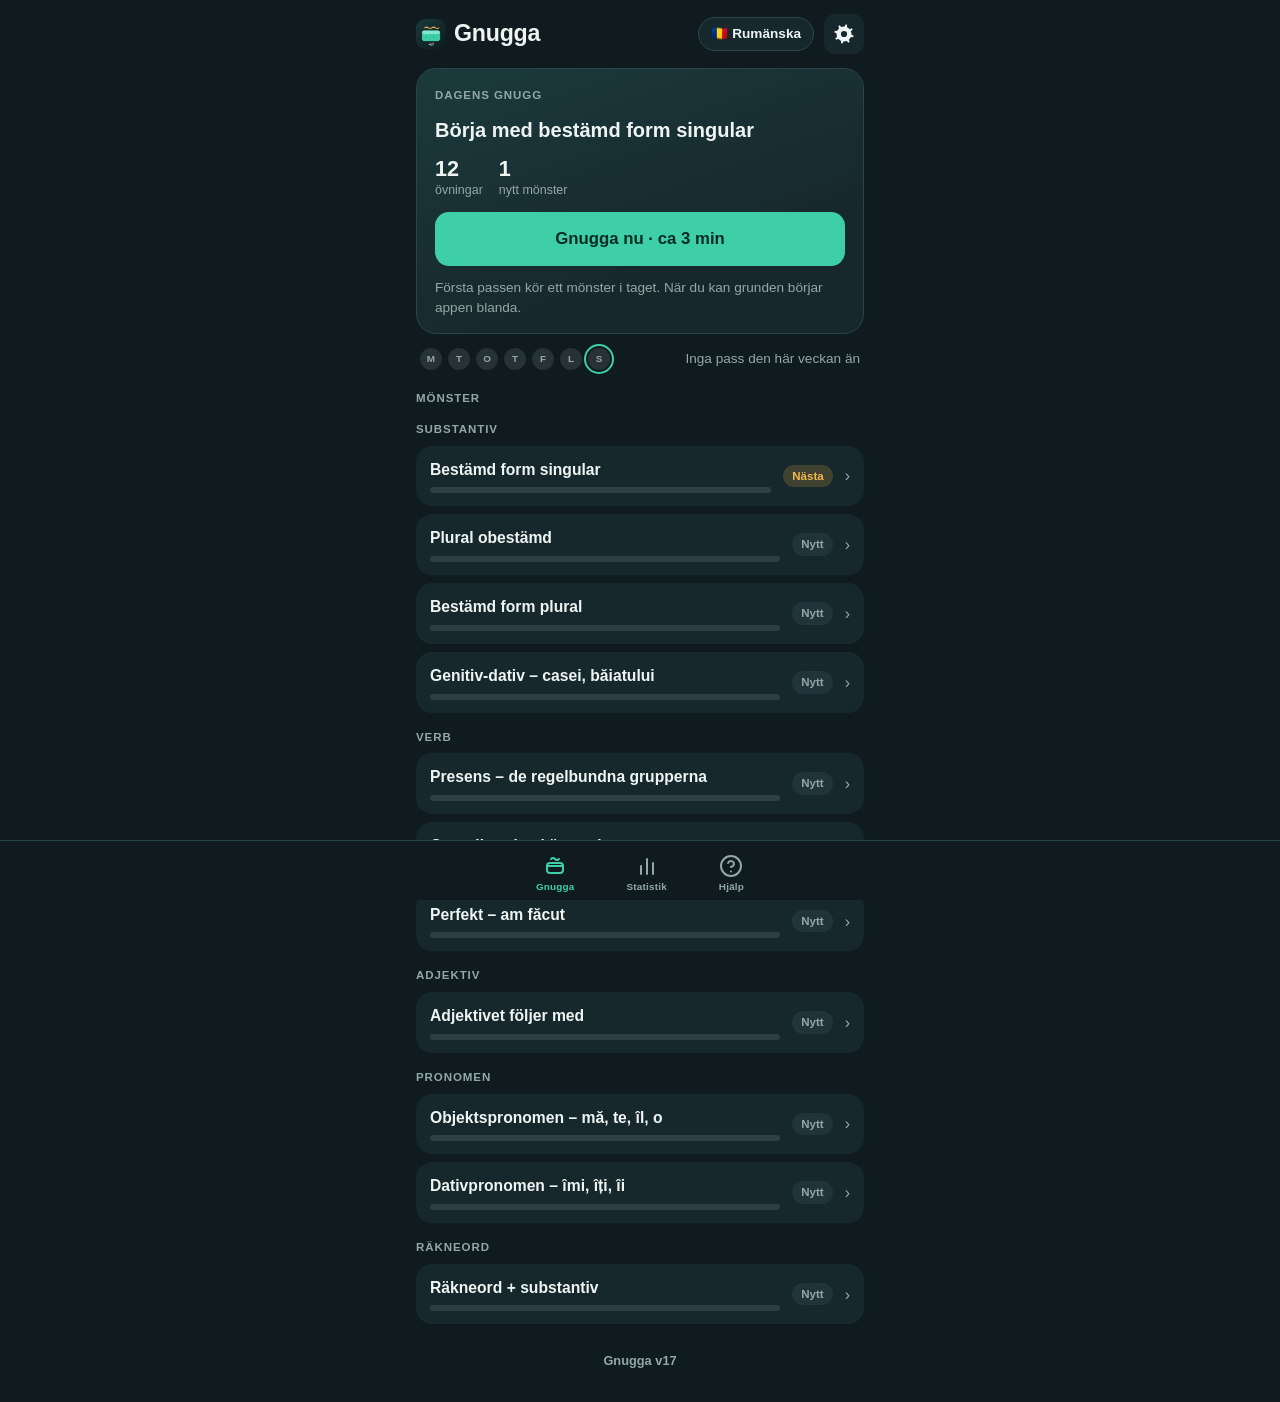
==== commit c696b2f8: "v17: flikar Gnugga/Statistik/Hjälp, statistik A+B+E+F, loggning av feltyper Co-Authored-By: Claude F" ====
--- a/index.html
+++ b/index.html
@@ -62,6 +62,18 @@
       <div id="fb" class="fb"></div>
     </section>
 
+    <!-- ===== STATISTIK (flik) ===== -->
+    <section id="s-stats" class="screen">
+      <header class="hdr"><h1>Statistik</h1><span class="chip" id="stats-lang"></span></header>
+      <div class="pad" id="stats-body"></div>
+    </section>
+
+    <!-- ===== HJÄLP (flik) ===== -->
+    <section id="s-help" class="screen">
+      <header class="hdr"><h1>Hjälp</h1></header>
+      <div class="pad" id="help-body"></div>
+    </section>
+
     <!-- ===== KLAR ===== -->
     <section id="s-done" class="screen">
       <canvas id="done-canvas" aria-hidden="true"></canvas>
@@ -69,7 +81,14 @@
     </section>
   </div>
 
-  <!-- Modaler (inställningar, hjälp, vad är nytt) -->
+  <!-- Flikrad – som Flippa. Syns på hem, statistik och hjälp; döljs under pass -->
+  <nav id="tabbar">
+    <button class="tab-btn on" data-tab="s-home" type="button"><svg viewBox="0 0 24 24" width="24" height="24" fill="none" stroke="currentColor" stroke-width="2" stroke-linecap="round" stroke-linejoin="round" aria-hidden="true"><rect x="4" y="9" width="16" height="10" rx="3"/><path d="M4 12h16"/><path d="M8 5q2-2 4 0t4 0"/></svg><span>Gnugga</span></button>
+    <button class="tab-btn" data-tab="s-stats" type="button"><svg viewBox="0 0 24 24" width="24" height="24" fill="none" stroke="currentColor" stroke-width="2" stroke-linecap="round" aria-hidden="true"><line x1="6" y1="20" x2="6" y2="12"/><line x1="12" y1="20" x2="12" y2="5"/><line x1="18" y1="20" x2="18" y2="9"/></svg><span>Statistik</span></button>
+    <button class="tab-btn" data-tab="s-help" type="button"><svg viewBox="0 0 24 24" width="24" height="24" fill="none" stroke="currentColor" stroke-width="2" stroke-linecap="round" stroke-linejoin="round" aria-hidden="true"><circle cx="12" cy="12" r="10"/><path d="M9.1 9a3 3 0 0 1 5.8 1c0 2-3 3-3 3"/><line x1="12" y1="17.5" x2="12.01" y2="17.5"/></svg><span>Hjälp</span></button>
+  </nav>
+
+  <!-- Modaler (inställningar, vad är nytt) -->
   <div id="modal-root" class="modal-root hidden">
     <div class="modal-back" id="modal-back"></div>
     <div class="modal" id="modal" role="dialog" aria-modal="true"></div>
--- a/style.css
+++ b/style.css
@@ -156,15 +156,20 @@
 .opt.bad { border-color: var(--fail); background: rgba(224,96,79,.15); }
 .opt.dim { opacity: .45; }
 .tf { display: grid; grid-template-columns: 1fr 1fr; gap: 10px; }
-.tf button { border-radius: 14px; padding: 18px; font-size: 1.15rem; font-weight: 800; border: 2px solid var(--line); background: var(--surface); }
-.tf button.ok { border-color: var(--good); background: rgba(91,191,114,.15); }
-.tf button.bad { border-color: var(--fail); background: rgba(224,96,79,.15); }
+.tf button { border-radius: 14px; padding: 18px; font-size: 1.15rem; font-weight: 800; border: 2px solid var(--line); background: var(--surface); display: inline-flex; align-items: center; justify-content: center; gap: 8px; }
+.tf button .ic { width: 24px; height: 24px; }
+.tf .yes { color: var(--good); border-color: rgba(91,191,114,.45); background: rgba(91,191,114,.10); }
+.tf .no { color: var(--fail); border-color: rgba(224,96,79,.45); background: rgba(224,96,79,.10); }
+.tf button.ok { border-color: var(--good); background: var(--good); color: #052b10; }
+.tf button.bad { border-color: var(--fail); background: var(--fail); color: #fff; }
+.tf button:disabled:not(.ok):not(.bad) { opacity: .4; }
 .timer { height: 6px; border-radius: 999px; background: var(--track); overflow: hidden; }
 .timer i { display: block; height: 100%; width: 100%; background: var(--warm); transform-origin: left; }
 .timer.run i { animation: shrink 4s linear forwards; }
 @keyframes shrink { to { transform: scaleX(0); } }
-.reveal { background: var(--surface); border-radius: 14px; padding: 18px; text-align: center; font-size: 1.7rem; font-weight: 800; display: flex; align-items: center; justify-content: center; gap: 10px; overflow-wrap: anywhere; }
-.selfgrade { display: grid; grid-template-columns: 1fr 1fr; gap: 10px; }
+.reveal { background: var(--surface); border-radius: 14px; padding: 22px 18px; margin-top: 10px; text-align: center; font-size: 1.7rem; font-weight: 800; display: flex; align-items: center; justify-content: center; gap: 10px; overflow-wrap: anywhere; }
+.selfgrade { display: grid; grid-template-columns: 1fr 1fr; gap: 10px; margin-top: 14px; }
+.reveal + .note { margin-top: 6px; }
 .selfgrade button { border-radius: 14px; padding: 16px; font-weight: 800; font-size: 1.05rem; }
 .selfgrade .y { background: rgba(91,191,114,.2); color: var(--good); }
 .selfgrade .n { background: rgba(224,96,79,.2); color: var(--fail); }
@@ -179,6 +184,7 @@
 .fb.good .h { color: var(--good); } .fb.bad .h { color: var(--fail); } .fb.hint .h { color: var(--warm); }
 .fb .ans { font-size: 1.35rem; font-weight: 800; overflow-wrap: anywhere; }
 .fb .why { font-size: .95rem; line-height: 1.5; }
+.fb .why mark { background: rgba(242,184,75,.25); color: var(--warm); border-radius: 4px; padding: 0 2px; font-weight: 800; text-decoration: underline; text-decoration-color: var(--warm); text-underline-offset: 3px; }
 .fb .acts { display: flex; gap: 10px; margin-top: 4px; }
 .fb .acts .cta { flex: 1; }
 .fb .acts .cta.good { background: var(--good); color: #052b10; }
@@ -202,6 +208,8 @@
 .delta .n { flex: 1; font-weight: 600; font-size: .95rem; }
 .delta .d { font-size: .85rem; color: var(--muted); font-variant-numeric: tabular-nums; }
 .delta .d.up { color: var(--accent); font-weight: 700; }
+.done #done-home { margin-top: auto; }
+.done .tip { margin-top: 8px; }
 .tip { background: rgba(242,184,75,.12); border: 1px solid rgba(242,184,75,.35); border-radius: 14px; padding: 12px 14px; font-size: .92rem; line-height: 1.5; }
 .tip b { color: var(--warm); }
 .ver { text-align: center; padding: 10px 0 6px; }
@@ -229,7 +237,6 @@
 .toggle { width: 46px; height: 28px; border-radius: 999px; background: var(--line); position: relative; flex: none; transition: background .2s; }
 .toggle::after { content: ""; position: absolute; top: 3px; left: 3px; width: 22px; height: 22px; border-radius: 50%; background: #fff; transition: transform .2s; }
 .toggle.on { background: var(--accent); } .toggle.on::after { transform: translateX(18px); }
-.help details { background: var(--surface-2); border-radius: 14px; padding: 12px 14px; }
 .help details + details { margin-top: 8px; }
 .help .more p + p { margin-top: 6px; }
 .cl-day { display: flex; flex-direction: column; gap: 6px; }
@@ -242,3 +249,41 @@
 .cl-item .t.fixed { background: rgba(224,96,79,.18); color: #f3a89f; }
 
 .toast { position: fixed; left: 50%; bottom: calc(24px + env(safe-area-inset-bottom)); transform: translateX(-50%); background: var(--text); color: var(--bg); padding: 10px 16px; border-radius: 999px; font-weight: 700; font-size: .9rem; z-index: 60; box-shadow: 0 10px 30px rgba(0,0,0,.4); }
+
+/* ===== Flikrad (som Flippa) ===== */
+#tabbar { position: fixed; left: 0; right: 0; bottom: 0; z-index: 40; display: none; justify-content: center; gap: 8px; background: var(--bg); border-top: 1px solid var(--line); padding-bottom: max(2px, calc(env(safe-area-inset-bottom) - 30px)); }
+body.tabbar-on #tabbar { display: flex; }
+body.tabbar-on #app { padding-bottom: 64px; }
+.tab-btn { display: flex; flex-direction: column; align-items: center; justify-content: center; gap: 2px; color: var(--muted); padding: 13px 22px 4px; font-size: .62rem; font-weight: 600; letter-spacing: .02em; }
+.tab-btn svg { display: block; }
+.tab-btn.on { color: var(--accent); }
+
+/* ===== Statistik ===== */
+.st-hero { text-align: center; padding: 6px 0 2px; }
+.st-hero .big { font-size: 3rem; font-weight: 800; line-height: 1; letter-spacing: -.02em; }
+.st-hero .big span { font-size: 1.1rem; font-weight: 600; color: var(--muted); letter-spacing: 0; }
+.st-hero .cap { color: var(--muted); font-size: .9rem; margin-top: 4px; }
+.heat { display: grid; grid-template-rows: repeat(7, 14px); grid-auto-flow: column; gap: 3px; overflow-x: auto; padding-bottom: 4px; justify-content: end; }
+.heat .d { width: 14px; height: 14px; border-radius: 4px; background: var(--surface-2); }
+.heat .d.l1 { background: rgba(63,207,168,.30); } .heat .d.l2 { background: rgba(63,207,168,.55); } .heat .d.l3 { background: rgba(63,207,168,.8); } .heat .d.l4 { background: var(--accent); }
+.heat .d.now { box-shadow: 0 0 0 2px var(--warm); }
+.legend { display: flex; align-items: center; gap: 5px; font-size: .75rem; color: var(--muted); justify-content: flex-end; }
+.legend .d { width: 11px; height: 11px; border-radius: 3px; background: var(--surface-2); display: inline-block; }
+.legend .d.l1 { background: rgba(63,207,168,.30); } .legend .d.l2 { background: rgba(63,207,168,.55); } .legend .d.l3 { background: rgba(63,207,168,.8); } .legend .d.l4 { background: var(--accent); }
+.seg.wide button { flex: 1; padding: 8px; }
+.kpis { display: grid; grid-template-columns: repeat(2, 1fr); gap: 10px; }
+.kpi { background: var(--surface); border-radius: 14px; padding: 12px 14px; }
+.kpi b { display: block; font-size: 1.7rem; font-variant-numeric: tabular-nums; line-height: 1.1; }
+.kpi span { font-size: .78rem; color: var(--muted); }
+.kpi .delta { font-size: .75rem; font-weight: 700; margin-left: 6px; color: var(--accent); }
+.kpi .delta.neg { color: var(--fail); }
+.wl { display: flex; flex-wrap: wrap; gap: 6px; }
+.wl span { font-size: .85rem; background: rgba(224,96,79,.16); color: #f3a89f; border-radius: 999px; padding: 4px 10px; }
+.wl span em { font-style: normal; color: var(--muted); font-size: .72rem; margin-left: 5px; }
+.stack { display: flex; height: 14px; border-radius: 999px; overflow: hidden; background: var(--track); }
+.stack i { display: block; height: 100%; }
+.flist { display: flex; flex-direction: column; gap: 6px; font-size: .9rem; }
+.flist div { display: flex; align-items: center; gap: 8px; }
+.flist .sw { width: 12px; height: 12px; border-radius: 3px; flex: none; }
+.flist b { margin-left: auto; font-variant-numeric: tabular-nums; }
+.help details { background: var(--surface-2); border-radius: 14px; padding: 12px 14px; }
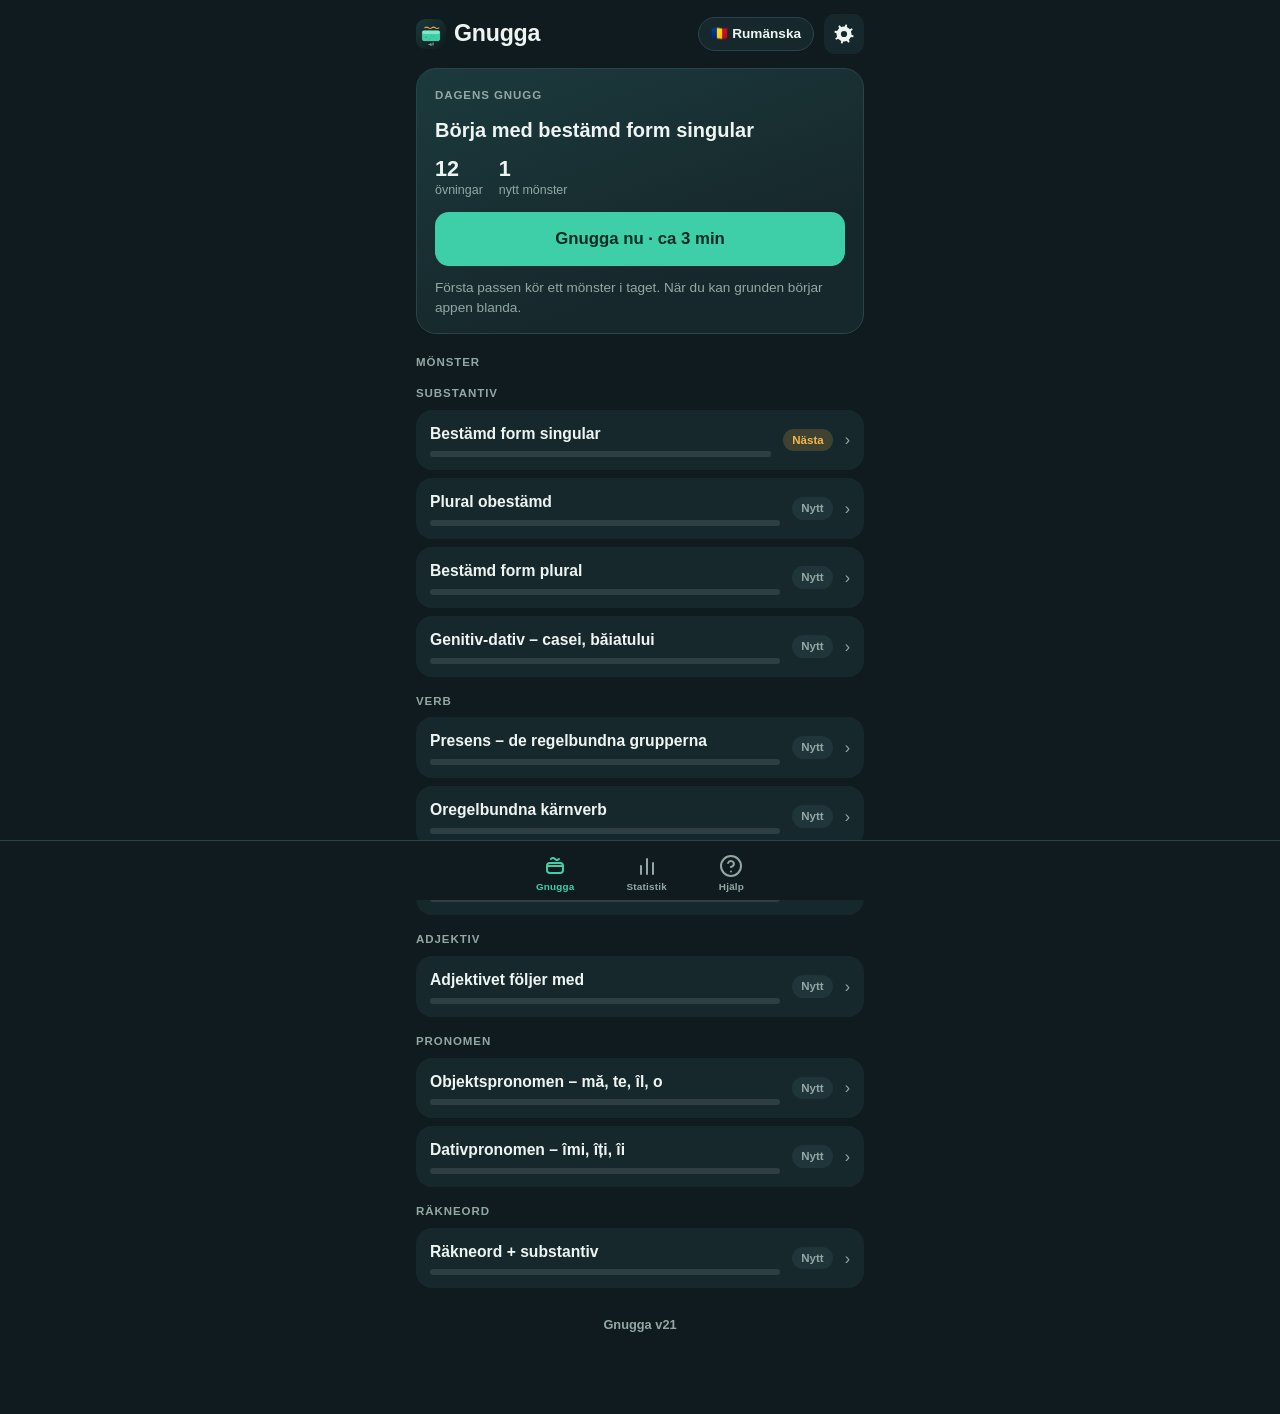
==== commit 6aa71f3c: "v21: ta bort veckoprickarna från startsidan (finns under Statistik) Co-Authored-By: Claude Fable 5.1" ====
--- a/index.html
+++ b/index.html
@@ -33,7 +33,6 @@
       </header>
       <div class="pad">
         <div class="today" id="today"></div>
-        <div id="week" class="week"></div>
         <div class="eyebrow" style="margin-top:6px">Mönster</div>
         <div id="pattern-groups" class="groups"></div>
         <div class="ver"><button class="linkish" id="version-tag"></button></div>
--- a/style.css
+++ b/style.css
@@ -56,7 +56,7 @@
 
 .hdr .title { font-size: 1.1rem; font-weight: 700; flex: 1; min-width: 0; }
 
-.pad { padding: 4px 16px calc(24px + env(safe-area-inset-bottom)); display: flex; flex-direction: column; gap: 14px; }
+.pad { padding: 4px 16px calc(72px + env(safe-area-inset-bottom)); display: flex; flex-direction: column; gap: 14px; }
 .eyebrow { font-size: .72rem; letter-spacing: .08em; text-transform: uppercase; color: var(--muted); font-weight: 700; }
 .muted { color: var(--muted); }
 .small { font-size: .85rem; }
@@ -231,7 +231,7 @@
 .set-row .set-body { flex: 1; min-width: 0; display: flex; flex-direction: column; }
 .set-row .set-t { font-weight: 600; }
 .set-row .set-d { font-size: .82rem; color: var(--muted); }
-.seg { display: flex; background: var(--bg); border-radius: 10px; padding: 3px; gap: 3px; }
+.seg { display: flex; background: var(--surface); border: 1px solid var(--line); border-radius: 12px; padding: 3px; gap: 3px; }
 .seg button { padding: 6px 10px; border-radius: 8px; font-size: .85rem; font-weight: 700; color: var(--muted); }
 .seg button.on { background: var(--accent); color: var(--accent-ink); }
 .toggle { width: 46px; height: 28px; border-radius: 999px; background: var(--line); position: relative; flex: none; transition: background .2s; }
@@ -253,7 +253,7 @@
 /* ===== Flikrad (som Flippa) ===== */
 #tabbar { position: fixed; left: 0; right: 0; bottom: 0; z-index: 40; display: none; justify-content: center; gap: 8px; background: var(--bg); border-top: 1px solid var(--line); padding-bottom: max(2px, calc(env(safe-area-inset-bottom) - 30px)); }
 body.tabbar-on #tabbar { display: flex; }
-body.tabbar-on #app { padding-bottom: 64px; }
+body.tabbar-on #app { padding-bottom: 56px; }
 .tab-btn { display: flex; flex-direction: column; align-items: center; justify-content: center; gap: 2px; color: var(--muted); padding: 13px 22px 4px; font-size: .62rem; font-weight: 600; letter-spacing: .02em; }
 .tab-btn svg { display: block; }
 .tab-btn.on { color: var(--accent); }
@@ -263,7 +263,7 @@
 .st-hero .big { font-size: 3rem; font-weight: 800; line-height: 1; letter-spacing: -.02em; }
 .st-hero .big span { font-size: 1.1rem; font-weight: 600; color: var(--muted); letter-spacing: 0; }
 .st-hero .cap { color: var(--muted); font-size: .9rem; margin-top: 4px; }
-.heat { display: grid; grid-template-rows: repeat(7, 14px); grid-auto-flow: column; gap: 3px; overflow-x: auto; padding-bottom: 4px; justify-content: end; }
+.heat { display: grid; grid-template-rows: repeat(7, 14px); grid-auto-flow: column; gap: 3px; overflow-x: auto; padding: 3px 4px 6px; justify-content: end; }
 .heat .d { width: 14px; height: 14px; border-radius: 4px; background: var(--surface-2); }
 .heat .d.l1 { background: rgba(63,207,168,.30); } .heat .d.l2 { background: rgba(63,207,168,.55); } .heat .d.l3 { background: rgba(63,207,168,.8); } .heat .d.l4 { background: var(--accent); }
 .heat .d.now { box-shadow: 0 0 0 2px var(--warm); }
@@ -287,3 +287,10 @@
 .flist .sw { width: 12px; height: 12px; border-radius: 3px; flex: none; }
 .flist b { margin-left: auto; font-variant-numeric: tabular-nums; }
 .help details { background: var(--surface-2); border-radius: 14px; padding: 12px 14px; }
+
+/* AI-kontext-knapp (som Flippa) */
+.links { display: flex; align-items: center; gap: 14px; flex-wrap: wrap; }
+.links.center { justify-content: center; }
+.aibtn { display: inline-flex; align-items: center; gap: 6px; color: var(--accent); font-weight: 700; font-size: .95rem; padding: 6px 12px; border-radius: 999px; border: 1px solid var(--line); background: var(--surface-2); }
+.aibtn:active { background: var(--line); }
+.fb .links { margin-top: 2px; }
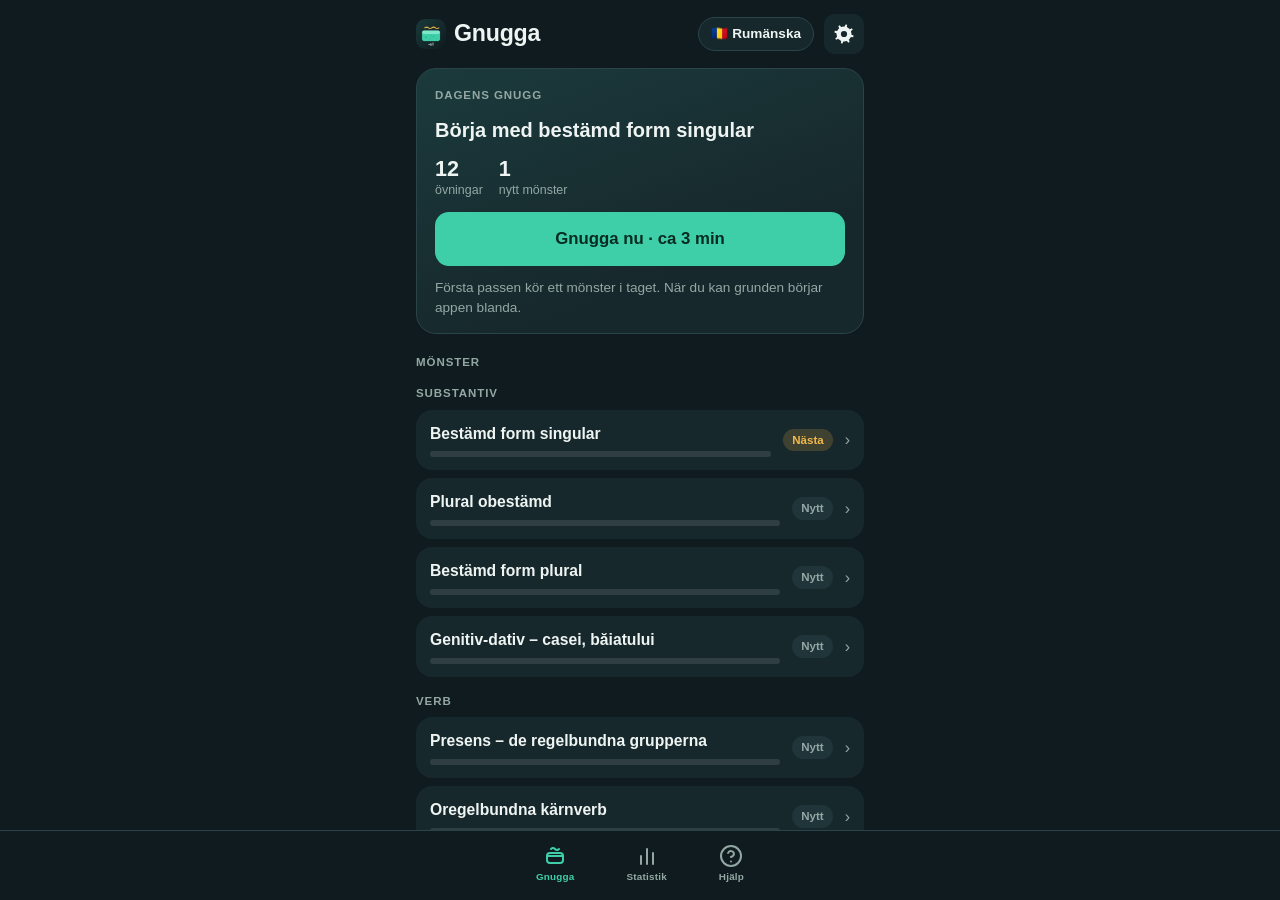
==== commit 8bf3532b: "v32: nytt läge Böj hela verbet (hela paradigmet i en tabell) - monster.js: paradigm-beskrivning på v" ====
--- a/index.html
+++ b/index.html
@@ -47,6 +47,16 @@
         <span class="lvl" id="p-lvl"></span>
       </header>
       <div class="pad" id="p-body"></div>
+    </section>
+
+    <!-- ===== HELA PARADIGMET (Böj hela verbet) ===== -->
+    <section id="s-table" class="screen">
+      <header class="hdr">
+        <button class="ib back" id="tbl-back" aria-label="Tillbaka"><svg class="ic" viewBox="0 0 24 24" aria-hidden="true"><path d="M15 5l-7 7 7 7" fill="none" stroke="currentColor" stroke-width="2.4" stroke-linecap="round" stroke-linejoin="round"/></svg></button>
+        <div class="title" id="tbl-title"></div>
+        <span class="lvl" id="tbl-count"></span>
+      </header>
+      <div class="pad" id="tbl-body"></div>
     </section>
 
     <!-- ===== PASS ===== -->
--- a/style.css
+++ b/style.css
@@ -5,6 +5,10 @@
 input, textarea { -webkit-user-select: text; user-select: text; }
 
 :root {
+  /* Toppens safe-area som variabel: i inbäddat läge (iframe i Flippa) nollas den,
+     eftersom iOS annars propagerar värdet in i iframen och statusbarens marginal
+     läggs OVANPÅ värdappens header – dubbel kompensation, tomt band i toppen. */
+  --sat: env(safe-area-inset-top);
   color-scheme: dark;
   --bg: #0f1b1e;
   --surface: #17282c;
@@ -20,14 +24,19 @@
   --track: rgba(255,255,255,.10);
   --radius: 16px;
 }
+:root.embedded { --sat: 0px; }
 html, body { height: 100%; background: var(--bg); color: var(--text); overscroll-behavior: none; touch-action: manipulation; }
 body {
   font-family: -apple-system, BlinkMacSystemFont, "Segoe UI", Roboto, sans-serif;
   font-size: 16px; line-height: 1.45; -webkit-font-smoothing: antialiased;
-  display: flex; justify-content: center; min-height: 100dvh;
+  display: flex; justify-content: center; overflow: hidden;
 }
-#app { width: 100%; max-width: 480px; min-height: 100dvh; display: flex; flex-direction: column; position: relative; }
-.screen { display: none; flex: 1; flex-direction: column; animation: fadein .18s ease; }
+/* Appen är exakt en skärm hög och innehållet scrollar inuti (som Flippa). Det ger
+   iOS gummibandseffekt när man når slutet, och rubriken ligger still medan man scrollar. */
+/* --kb = tangentbordets höjd när iOS rapporterar den; appen krymper så att
+   skrivfält och knapp aldrig hamnar bakom tangentbordet. */
+#app { width: 100%; max-width: 480px; height: calc(100% - var(--kb, 0px)); display: flex; flex-direction: column; position: relative; overflow: hidden; }
+.screen { display: none; flex: 1; min-height: 0; flex-direction: column; animation: fadein .18s ease; }
 .screen.on { display: flex; }
 @keyframes fadein { from { opacity: 0; transform: translateY(6px); } to { opacity: 1; transform: none; } }
 @media (prefers-reduced-motion: reduce) { .screen { animation: none; } * { transition: none !important; animation: none !important; } }
@@ -46,7 +55,7 @@
 .splash-note { color: var(--muted); font-size: .9rem; min-height: 1.4em; }
 
 /* Header */
-.hdr { display: flex; align-items: center; gap: 10px; padding: calc(14px + env(safe-area-inset-top)) 16px 10px; }
+.hdr { display: flex; align-items: center; gap: 10px; padding: calc(14px + var(--sat)) 16px 10px; }
 .hdr h1 { font-size: 1.45rem; font-weight: 800; letter-spacing: -.01em; flex: 1; display: flex; align-items: center; gap: 8px; }
 .app-logo { width: 30px; height: 30px; border-radius: 9px; }
 .ib { width: 40px; height: 40px; border-radius: 11px; background: var(--surface); display: grid; place-items: center; font-size: 1.15rem; flex: none; color: var(--text); }
@@ -56,7 +65,10 @@
 
 .hdr .title { font-size: 1.1rem; font-weight: 700; flex: 1; min-width: 0; }
 
-.pad { padding: 4px 16px calc(72px + env(safe-area-inset-bottom)); display: flex; flex-direction: column; gap: 14px; }
+.pad { padding: 4px 16px calc(18px + env(safe-area-inset-bottom)); display: flex; flex-direction: column; gap: 14px;
+  flex: 1; min-height: 0; overflow-y: auto; -webkit-overflow-scrolling: touch; }
+/* På flikskärmarna ligger säkerhetszonen redan i flikradens höjd (som #app reserverar) */
+body.tabbar-on .pad { padding-bottom: 18px; }
 .eyebrow { font-size: .72rem; letter-spacing: .08em; text-transform: uppercase; color: var(--muted); font-weight: 700; }
 .muted { color: var(--muted); }
 .small { font-size: .85rem; }
@@ -96,6 +108,8 @@
 .lvl.l2 { background: rgba(63,207,168,.18); color: var(--accent); }
 .lvl.l3 { background: var(--accent); color: var(--accent-ink); }
 .lvl.due { background: rgba(242,184,75,.18); color: var(--warm); }
+.lvl.paused { background: var(--track); color: var(--muted); }
+.row.off .name, .row.off .bar { opacity: .55; }
 .chev { color: var(--muted); }
 
 /* Mönsterskärm */
@@ -123,16 +137,22 @@
 .wordlist span.strong { background: rgba(63,207,168,.18); color: var(--accent); }
 
 /* Pass */
-.top { display: flex; align-items: center; gap: 12px; padding: calc(12px + env(safe-area-inset-top)) 14px 8px; }
+.top { display: flex; align-items: center; gap: 12px; padding: calc(12px + var(--sat)) 14px 8px; }
 .prog { flex: 1; height: 8px; border-radius: 999px; background: var(--track); overflow: hidden; }
 .prog i { display: block; height: 100%; background: var(--accent); border-radius: 999px; transition: width .3s ease; }
 .counter { font-size: .8rem; color: var(--muted); font-variant-numeric: tabular-nums; }
+#s-session { overflow-y: auto; -webkit-overflow-scrolling: touch; }
 .tags { display: flex; gap: 6px; padding: 4px 16px 0; flex-wrap: wrap; align-items: center; }
 .tag { font-size: .74rem; font-weight: 700; padding: 3px 9px; border-radius: 999px; background: var(--surface-2); color: var(--muted); }
 .tag.type { background: rgba(63,207,168,.15); color: var(--accent); }
 .tag.type.say { background: rgba(242,184,75,.18); color: var(--warm); }
 .tag.rulebtn { margin-left: auto; background: none; border: 1px solid var(--line); }
 .stage { flex: 1; display: flex; flex-direction: column; justify-content: center; gap: 22px; padding: 16px 20px 20px; }
+/* Skrivläge: innehållet uppåt och lite tightare, så fältet och Kolla syns ovanför tangentbordet */
+body.typing .stage { justify-content: flex-start; gap: 14px; padding-top: 4px; }
+body.typing .task { gap: 5px; }
+body.typing .task .big { font-size: 1.7rem; }
+body.typing .task .q { font-size: .92rem; }
 .task { text-align: center; display: flex; flex-direction: column; gap: 8px; }
 .task .q { font-size: 1rem; color: var(--muted); }
 .task .big { font-size: 2.1rem; font-weight: 800; letter-spacing: -.01em; line-height: 1.15; text-wrap: balance; overflow-wrap: anywhere; }
@@ -149,6 +169,28 @@
 .keys { display: flex; gap: 8px; justify-content: center; }
 .keys button { min-width: 46px; height: 44px; border-radius: 11px; background: var(--surface-2); font-size: 1.25rem; font-weight: 600; }
 .keys button:active { background: var(--line); }
+/* Böj hela verbet: paradigmtabellen */
+.vhead { display: flex; align-items: baseline; gap: 9px; flex-wrap: wrap; }
+.vhead .inf { font-size: 1.5rem; font-weight: 800; letter-spacing: -.01em; }
+.vhead .sv { color: var(--warm); font-weight: 700; }
+.para { display: flex; flex-direction: column; gap: 7px; }
+.prow { display: grid; grid-template-columns: 74px 1fr 24px; align-items: center; gap: 9px; }
+.prow .per { font-size: .86rem; color: var(--muted); font-weight: 700; text-align: right; }
+.prow input { width: 100%; background: var(--surface-2); border: 2px solid transparent; border-radius: 11px; padding: 11px 12px; font-size: 1.05rem; font-weight: 700; color: var(--text); outline: none; }
+.prow input:focus { border-color: var(--accent); }
+.prow input:read-only { background: rgba(63,207,168,.12); color: var(--accent); }
+.prow .mark { font-size: 1rem; text-align: center; }
+.prow.ok input { border-color: var(--good); } .prow.ok .mark { color: var(--good); }
+.prow.bad input { border-color: var(--fail); } .prow.bad .mark { color: var(--fail); }
+.prow.dia input { border-color: var(--warm); } .prow.dia .mark { color: var(--warm); }
+.prow .fix { grid-column: 2 / span 2; font-size: .82rem; color: var(--fail); margin-top: -3px; }
+.prow.dia .fix { color: var(--warm); }
+.tres { border-radius: 12px; padding: 10px 12px; font-size: .92rem; font-weight: 700; }
+.tres.good { background: rgba(91,191,114,.16); color: var(--good); }
+.tres.mid { background: rgba(242,184,75,.16); color: var(--warm); }
+.tres.bad { background: rgba(224,96,79,.16); color: var(--fail); }
+.acts { display: flex; gap: 8px; } .acts .cta { flex: 1; }
+
 .opts { display: grid; grid-template-columns: 1fr 1fr; gap: 10px; }
 .opt { background: var(--surface); border: 2px solid var(--line); border-radius: 14px; padding: 16px 10px; font-size: 1.15rem; font-weight: 700; overflow-wrap: anywhere; }
 .opt:active { background: var(--surface-2); }
@@ -192,13 +234,13 @@
 .fb .acts .cta.hint { background: var(--warm); color: #2b1a00; }
 
 /* Intro (nytt mönster i passet) */
-.intro { flex: 1; display: flex; flex-direction: column; gap: 14px; padding: 8px 16px 20px; }
+.intro { flex: 1; min-height: 0; display: flex; flex-direction: column; gap: 14px; padding: 8px 16px 20px; overflow-y: auto; -webkit-overflow-scrolling: touch; }
 .intro .big-t { font-size: 1.5rem; font-weight: 800; letter-spacing: -.01em; text-wrap: balance; }
 
 /* Klar */
 #s-done { position: relative; }
 #done-canvas { position: absolute; inset: 0; width: 100%; height: 100%; pointer-events: none; z-index: 2; }
-.done { position: relative; z-index: 1; flex: 1; display: flex; flex-direction: column; gap: 16px; padding: calc(30px + env(safe-area-inset-top)) 20px calc(24px + env(safe-area-inset-bottom)); }
+.done { position: relative; z-index: 1; flex: 1; min-height: 0; overflow-y: auto; -webkit-overflow-scrolling: touch; display: flex; flex-direction: column; gap: 16px; padding: calc(30px + var(--sat)) 20px calc(24px + env(safe-area-inset-bottom)); }
 .done h2 { font-size: 1.7rem; font-weight: 800; text-align: center; letter-spacing: -.01em; }
 .stats { display: grid; grid-template-columns: repeat(3, 1fr); gap: 10px; }
 .stat { background: var(--surface); border-radius: 14px; padding: 12px; text-align: center; }
@@ -216,7 +258,7 @@
 .ver .linkish { font-size: .8rem; color: var(--muted); text-decoration: none; }
 
 /* Modaler */
-body.modal-open { position: fixed; width: 100%; overflow: hidden; }
+body.modal-open .pad, body.modal-open .intro, body.modal-open .done, body.modal-open #s-session { overflow: hidden; }
 .modal { overscroll-behavior: contain; }
 .modal-root { position: fixed; inset: 0; z-index: 50; display: flex; align-items: flex-end; justify-content: center; }
 .modal-back { position: absolute; inset: 0; background: rgba(0,0,0,.55); }
@@ -226,7 +268,7 @@
 .modal .mh { display: flex; align-items: center; gap: 10px; }
 .modal .mh h2 { flex: 1; font-size: 1.2rem; font-weight: 800; }
 .modal .mh .ib { background: var(--surface-2); }
-.set { display: flex; flex-direction: column; gap: 4px; }
+.set { display: flex; flex-direction: column; gap: 8px; }
 .set-row { display: flex; align-items: center; gap: 12px; background: var(--surface-2); border-radius: 14px; padding: 12px 14px; width: 100%; text-align: left; }
 .set-row .set-body { flex: 1; min-width: 0; display: flex; flex-direction: column; }
 .set-row .set-t { font-weight: 600; }
@@ -251,10 +293,12 @@
 .toast { position: fixed; left: 50%; bottom: calc(24px + env(safe-area-inset-bottom)); transform: translateX(-50%); background: var(--text); color: var(--bg); padding: 10px 16px; border-radius: 999px; font-weight: 700; font-size: .9rem; z-index: 60; box-shadow: 0 10px 30px rgba(0,0,0,.4); }
 
 /* ===== Flikrad (som Flippa) ===== */
-#tabbar { position: fixed; left: 0; right: 0; bottom: 0; z-index: 40; display: none; justify-content: center; gap: 8px; background: var(--bg); border-top: 1px solid var(--line); padding-bottom: max(2px, calc(env(safe-area-inset-bottom) - 30px)); }
+/* Luft under ikonerna: på telefoner med hemindikator (inset ~34px) blir det ~22px,
+   på äldre modeller utan inset 10px. Baren ska inte klämmas mot skärmkanten. */
+#tabbar { position: fixed; left: 0; right: 0; bottom: 0; z-index: 40; display: none; justify-content: center; gap: 8px; background: var(--bg); border-top: 1px solid var(--line); padding-bottom: max(10px, calc(env(safe-area-inset-bottom) - 12px)); }
 body.tabbar-on #tabbar { display: flex; }
-body.tabbar-on #app { padding-bottom: 56px; }
-.tab-btn { display: flex; flex-direction: column; align-items: center; justify-content: center; gap: 2px; color: var(--muted); padding: 13px 22px 4px; font-size: .62rem; font-weight: 600; letter-spacing: .02em; }
+body.tabbar-on #app { padding-bottom: calc(56px + max(10px, calc(env(safe-area-inset-bottom) - 12px))); }
+.tab-btn { display: flex; flex-direction: column; align-items: center; justify-content: center; gap: 2px; color: var(--muted); padding: 13px 22px 6px; font-size: .62rem; font-weight: 600; letter-spacing: .02em; }
 .tab-btn svg { display: block; }
 .tab-btn.on { color: var(--accent); }
 
@@ -288,7 +332,7 @@
 .flist b { margin-left: auto; font-variant-numeric: tabular-nums; }
 .help details { background: var(--surface-2); border-radius: 14px; padding: 12px 14px; }
 
-/* AI-kontext-knapp (som Flippa) */
+/* AI-förklaring-knapp (som Flippa) */
 .links { display: flex; align-items: center; gap: 14px; flex-wrap: wrap; }
 .links.center { justify-content: center; }
 .aibtn { display: inline-flex; align-items: center; gap: 6px; color: var(--accent); font-weight: 700; font-size: .95rem; padding: 6px 12px; border-radius: 999px; border: 1px solid var(--line); background: var(--surface-2); }
